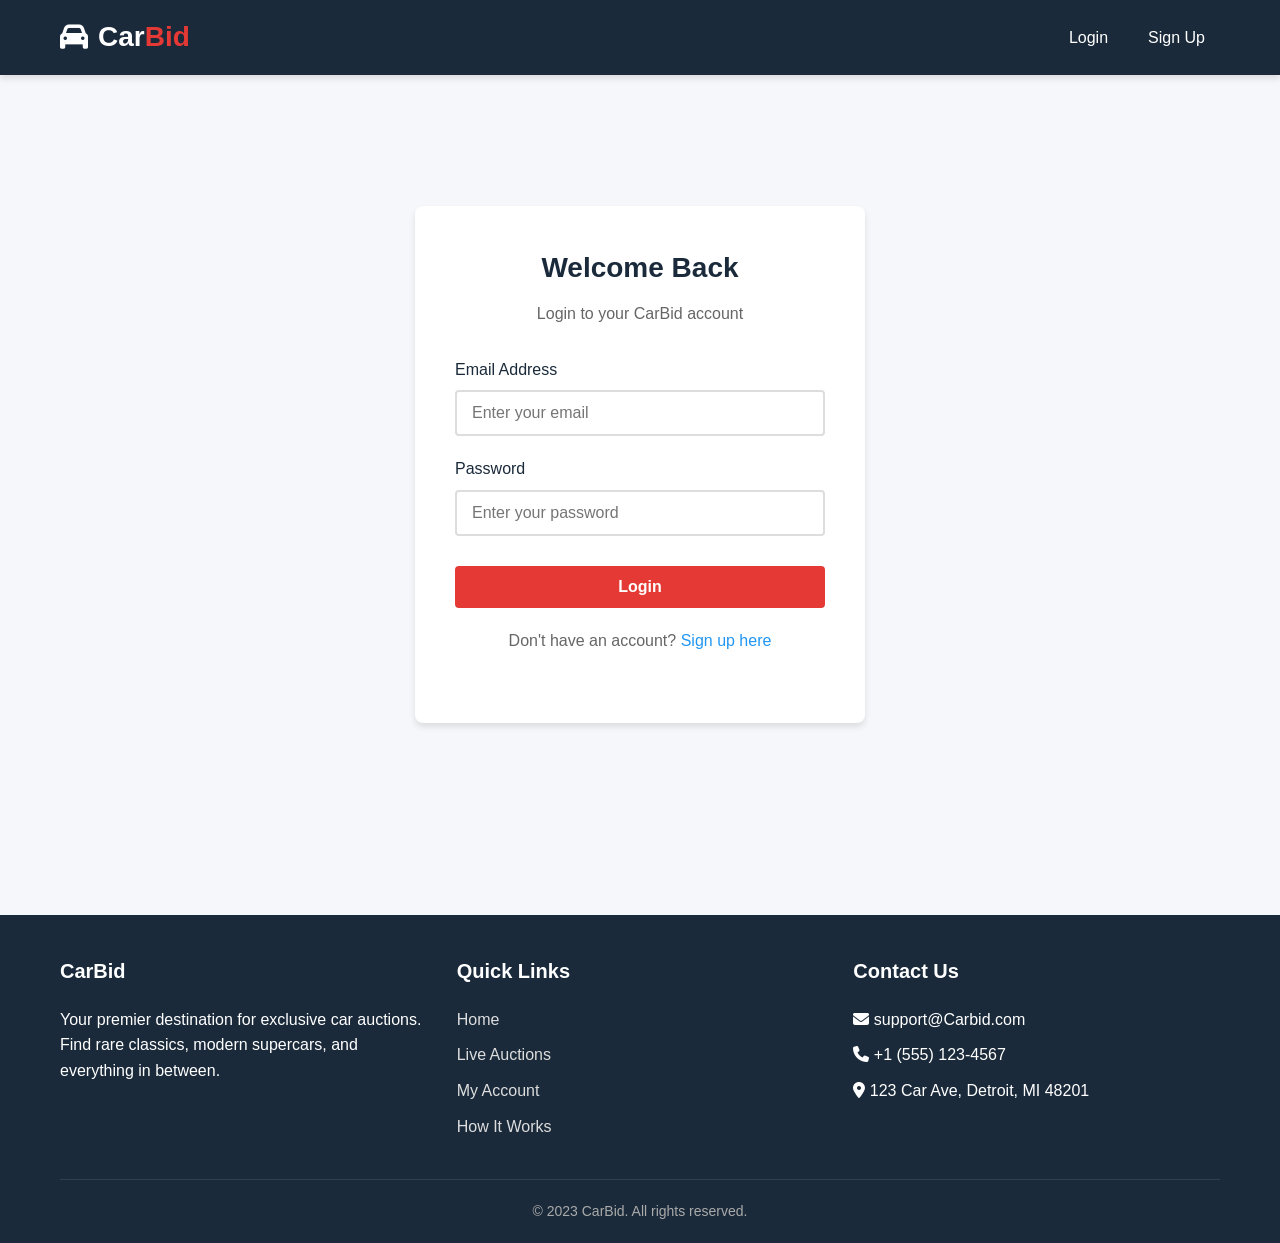
==== auction.html @ 75d28a66 "Add files via upload" ====
<!doctype html>
<html lang="en">
  <head>
    <meta charset="UTF-8" />
    <meta name="viewport" content="width=device-width, initial-scale=1.0" />
    <title>CarBid</title>
    <link
      rel="stylesheet"
      href="https://cdnjs.cloudflare.com/ajax/libs/font-awesome/6.4.0/css/all.min.css"
    />
    <link rel="stylesheet" href="styles.css" />
  </head>
  <body class="logged-out">
    <!-- Header & Navigation -->
    <header>
      <div class="container">
        <nav>
          <div class="logo"><i class="fas fa-car"></i> Car<span>Bid</span></div>

          <div class="hamburger" id="hamburger">
            <i class="fas fa-bars"></i>
          </div>

          <!-- Navigation for logged in users -->
          <ul class="nav-links" id="navLinks">
            <li>
              <a href="#" class="nav-link" data-page="home">Home</a>
            </li>
            <li>
              <a href="#" class="nav-link active" data-page="auction"
                >Live Auction</a
              >
            </li>
            <li>
              <a href="#" class="nav-link" data-page="profile">My Profile</a>
            </li>
            <li>
              <a href="#" class="nav-link" data-page="checkout">Checkout</a>
            </li>
            <li><a href="#" id="logoutBtn">Logout</a></li>
          </ul>

          <!-- Logged in users -->
          <div class="user-info">
            <i class="fas fa-user-circle"></i>
            <span id="username">Alex Morgan</span>
          </div>

          <!-- Logged out users -->
          <div class="auth-links">
            <a href="#" class="login-link" data-page="login">Login</a>
            <a href="#" class="signup-link" data-page="signup">Sign Up</a>
          </div>
        </nav>
      </div>
    </header>

    <!-- Main Content -->
    <main>
      <!-- Login Page -->
      <section class="page" id="login">
        <div class="container">
          <div class="auth-container">
            <div class="auth-box">
              <h2>Welcome Back</h2>
              <p>Login to your CarBid account</p>

              <form class="auth-form" id="loginForm">
                <div class="form-group">
                  <label for="loginEmail">Email Address</label>
                  <input
                    type="email"
                    id="loginEmail"
                    placeholder="Enter your email"
                    required
                  />
                </div>

                <div class="form-group">
                  <label for="loginPassword">Password</label>
                  <input
                    type="password"
                    id="loginPassword"
                    placeholder="Enter your password"
                    required
                  />
                </div>

                <button type="submit" class="btn">Login</button>
              </form>

              <div class="auth-switch">
                <p>
                  Don't have an account?
                  <a href="#" data-page="signup">Sign up here</a>
                </p>
              </div>
            </div>
          </div>
        </div>
      </section>

      <!-- Signup Page -->
      <section class="page" id="signup">
        <div class="container">
          <div class="auth-container">
            <div class="auth-box">
              <h2>Create Account</h2>
              <p>Join CarBid to start bidding on amazing cars</p>

              <form class="auth-form" id="signupForm">
                <div class="form-group">
                  <label for="signupName">Full Name</label>
                  <input
                    type="text"
                    id="signupName"
                    placeholder="Enter your full name"
                    required
                  />
                </div>

                <div class="form-group">
                  <label for="signupEmail">Email Address</label>
                  <input
                    type="email"
                    id="signupEmail"
                    placeholder="Enter your email"
                    required
                  />
                </div>

                <div class="form-group">
                  <label for="signupPassword">Password</label>
                  <input
                    type="password"
                    id="signupPassword"
                    placeholder="Create a password"
                    required
                  />
                </div>

                <div class="form-group">
                  <label for="confirmPassword">Confirm Password</label>
                  <input
                    type="password"
                    id="confirmPassword"
                    placeholder="Confirm your password"
                    required
                  />
                </div>

                <button type="submit" class="btn">Create Account</button>
              </form>

              <div class="auth-switch">
                <p>
                  Already have an account?
                  <a href="#" data-page="login">Login here</a>
                </p>
              </div>
            </div>
          </div>
        </div>
      </section>

      <!-- Home/Landing Page -->
      <section class="page" id="home">
        <div class="container">
          <div class="hero">
            <h1>Discover Rare & Classic Cars</h1>
            <p>
              Join thousands of car enthusiasts in exclusive auctions. From
              vintage classics to modern supercars, find your dream vehicle.
            </p>
            <a href="#" class="btn" data-page="auction">Browse Cars</a>
          </div>

          <div class="featured-cars">
            <h2 class="section-title">Featured Car Auctions</h2>
            <div class="car-grid" id="featuredCars">
              <!-- Car cards -->
            </div>
          </div>
        </div>
      </section>

      <!-- Auction Page -->
      <section class="page active" id="auction">
        <div class="container">
          <h2 class="section-title">
            Live Auction: 1967 Ford Mustang Shelby GT500
          </h2>

          <div class="car-detail">
            <div class="car-images">
              <img
                src="./images/ford3.jpg"
                alt="1967 Ford Mustang Shelby GT500"
                class="main-image"
                id="mainImage"
              />
              <div class="thumbnail-container">
                <img
                  src="./images/ford3.jpg"
                  alt="Car Thumbnail 3"
                  class="thumbnail"
                  data-image="./images/ford3.jpg"
                />
                <img
                  src="./images/ford4.jpg"
                  alt="Car Thumbnail 3"
                  class="thumbnail"
                  data-image="./images/ford4.jpg"
                />
                <img
                  src="./images/ford5.jpg"
                  alt="Car Thumbnail 3"
                  class="thumbnail"
                  data-image="./images/ford5.jpg"
                />
              </div>
            </div>

            <div class="car-sidebar">
              <div class="current-bid">$125,500</div>
              <div class="bid-info">
                <div>
                  <p>Current Bid</p>
                  <p>Starting Bid: <strong>$95,000</strong></p>
                </div>
                <div>
                  <p>Bids: <strong>32</strong></p>
                  <p><i class="fas fa-users"></i> 18 bidders</p>
                </div>
              </div>

              <div class="time-left">
                <i class="fas fa-clock"></i>
                <span>Auction ends in:</span>
              </div>
              <div class="countdown" id="auctionCountdown">
                <!-- Countdown -->
              </div>

              <div class="bid-form">
                <h3>Place Your Bid</h3>
                <div class="bid-input">
                  <input
                    type="number"
                    id="bidAmount"
                    min="125500"
                    value="126000"
                    step="500"
                  />
                  <button id="placeBid">Place Bid</button>
                </div>
                <p>Minimum bid: <strong>$126,000</strong></p>
              </div>

              <div
                class="car-details"
                style="margin-top: 25px; background: none; padding: 0"
              >
                <h3>Car Details</h3>
                <p>
                  This 1967 Ford Mustang Shelby GT500 is a numbers-matching
                  example with only 42,000 original miles. Finished in iconic
                  blue with white racing stripes, it features the original 428ci
                  V8 engine and 4-speed manual transmission. Complete with
                  documentation and recent full restoration.
                </p>
                <p><strong>Year:</strong> 1967</p>
                <p><strong>Mileage:</strong> 42,000 miles</p>
                <p><strong>Engine:</strong> 428ci V8</p>
                <p><strong>Transmission:</strong> 4-speed manual</p>
                <p><strong>Condition:</strong> Restored</p>
                <p><strong>Location:</strong> Los Angeles, CA</p>
              </div>
            </div>
          </div>

          <!-- Bidders List Section -->

          <div class="bid-history">
            <h3>Current Bidders</h3>
            <div id="bidHistoryList">
              <!-- Bid history -->
            </div>
          </div>
        </div>
      </section>

      <!-- Profile Page -->
      <section class="page" id="profile">
        <div class="container">
          <div class="profile-header">
            <img
              src="https://images.unsplash.com/photo-1507003211169-0a1dd7228f2d?ixlib=rb-4.0.3&ixid=M3wxMjA3fDB8MHxwaG90by1wYWdlfHx8fGVufDB8fHx8fA%3D%3D&Car=format&fit=crop&w=500&q=80"
              alt="Profile Picture"
              class="profile-avatar"
            />
            <div class="profile-info">
              <h2>Alex Morgan</h2>
              <p><i class="fas fa-map-marker-alt"></i> New York, USA</p>
              <p>Car enthusiast since 2015</p>
              <div class="profile-stats">
                <div class="stat">
                  <div class="stat-value">18</div>
                  <div class="stat-label">Cars Won</div>
                </div>
                <div class="stat">
                  <div class="stat-value">87</div>
                  <div class="stat-label">Total Bids</div>
                </div>
                <div class="stat">
                  <div class="stat-value">100%</div>
                  <div class="stat-label">Positive Feedback</div>
                </div>
              </div>
            </div>
          </div>

          <div class="profile-content">
            <div class="profile-card">
              <h3>My Active Bids</h3>
              <div id="activeBids">
                <!-- Active bids -->
              </div>
            </div>

            <div class="profile-card">
              <h3>Won Auctions</h3>
              <div id="wonAuctions">
                <!-- Won auctions -->
              </div>
            </div>

            <div class="profile-card">
              <h3>Account Settings</h3>
              <div class="form-group">
                <label for="profileName">Full Name</label>
                <input type="text" id="profileName" value="Alex Morgan" />
              </div>
              <div class="form-group">
                <label for="profileEmail">Email Address</label>
                <input
                  type="email"
                  id="profileEmail"
                  value="alex.morgan@example.com"
                />
              </div>
              <div class="form-group">
                <label for="profileLocation">Location</label>
                <input type="text" id="profileLocation" value="New York, USA" />
              </div>
              <button class="btn" style="width: 100%; margin-top: 10px">
                Update Profile
              </button>
            </div>
          </div>
        </div>
      </section>

      <!-- Checkout Page -->
      <section class="page" id="checkout">
        <div class="container">
          <h2 class="section-title">Checkout</h2>

          <div class="checkout-container">
            <div class="checkout-form">
              <h3>Shipping Information</h3>
              <div class="form-group">
                <label for="fullName">Full Name</label>
                <input type="text" id="fullName" value="Alex Morgan" />
              </div>
              <div class="form-group">
                <label for="address">Address</label>
                <input type="text" id="address" value="123 Main Street" />
              </div>
              <div class="form-row">
                <div class="form-group">
                  <label for="city">City</label>
                  <input type="text" id="city" value="New York" />
                </div>
                <div class="form-group">
                  <label for="state">State</label>
                  <input type="text" id="state" value="NY" />
                </div>
                <div class="form-group">
                  <label for="zipCode">ZIP Code</label>
                  <input type="text" id="zipCode" value="10001" />
                </div>
              </div>

              <h3 style="margin-top: 30px">Payment Method</h3>
              <div class="form-group">
                <label for="cardNumber">Card Number</label>
                <input
                  type="text"
                  id="cardNumber"
                  value="**** **** **** 1234"
                />
              </div>
              <div class="form-row">
                <div class="form-group">
                  <label for="expiryDate">Expiry Date</label>
                  <input type="text" id="expiryDate" value="12/25" />
                </div>
                <div class="form-group">
                  <label for="cvv">CVV</label>
                  <input type="text" id="cvv" value="***" />
                </div>
              </div>

              <button
                class="btn"
                id="completePurchase"
                style="width: 100%; margin-top: 20px; padding: 15px"
              >
                Complete Purchase
              </button>
            </div>

            <div class="checkout-summary">
              <h3>Order Summary</h3>
              <div class="checkout-item">
                <img
                  src="./images/ford4.jpg"
                  alt="1967 Ford Mustang Shelby GT500"
                />
                <div>
                  <h4>1967 Ford Mustang Shelby GT500</h4>
                  <p>Winning Bid: <strong>$125,500</strong></p>
                </div>
              </div>

              <div class="summary-item">
                <span>Item Subtotal</span>
                <span>$125,500.00</span>
              </div>
              <div class="summary-item">
                <span>Shipping</span>
                <span>$2,500.00</span>
              </div>
              <div class="summary-item">
                <span>Tax</span>
                <span>$10,040.00</span>
              </div>
              <div class="summary-item summary-total">
                <span>Total</span>
                <span>$138,040.00</span>
              </div>

              <div style="margin-top: 25px; font-size: 14px; color: #666">
                <p>
                  <i class="fas fa-shield-alt"></i> Your payment is secure and
                  encrypted
                </p>
                <p><i class="fas fa-undo"></i> 7-day inspection period</p>
                <p>
                  <i class="fas fa-shipping-fast"></i> Vehicle delivery: 10-14
                  business days
                </p>
              </div>
            </div>
          </div>
        </div>
      </section>
    </main>

    <!-- Footer -->
    <footer>
      <div class="container">
        <div class="footer-content">
          <div class="footer-section">
            <h3>CarBid</h3>
            <p>
              Your premier destination for exclusive car auctions. Find rare
              classics, modern supercars, and everything in between.
            </p>
          </div>
          <div class="footer-section">
            <h3>Quick Links</h3>
            <ul>
              <li><a href="#" data-page="home">Home</a></li>
              <li><a href="#" data-page="auction">Live Auctions</a></li>
              <li><a href="#" data-page="profile">My Account</a></li>
              <li><a href="#">How It Works</a></li>
            </ul>
          </div>
          <div class="footer-section">
            <h3>Contact Us</h3>
            <ul>
              <li><i class="fas fa-envelope"></i> support@Carbid.com</li>
              <li><i class="fas fa-phone"></i> +1 (555) 123-4567</li>
              <li>
                <i class="fas fa-map-marker-alt"></i> 123 Car Ave, Detroit, MI
                48201
              </li>
            </ul>
          </div>
        </div>

        <div class="copyright">
          <p>&copy; 2023 CarBid. All rights reserved.</p>
        </div>
      </div>
    </footer>

    <!-- Notification -->
    <div class="notification" id="notification">
      <span id="notificationText">Your bid has been placed successfully!</span>
    </div>
    <script type="module">
      window.addEventListener("load", function () {
        if (!isLoggedIn) {
          navigateToPage("login");
        }
      });
    </script>
    <script src="index.js"></script>
  </body>
</html>
---- styles.css ----
* {
    margin: 0;
    padding: 0;
    box-sizing: border-box;
    font-family: 'Segoe UI', Tahoma, Geneva, Verdana, sans-serif;
}

:root {
    --primary: #1a2a3a;
    --secondary: #e53935;
    --accent: #2196f3;
    --light: #f5f7fa;
    --dark: #1a2a3a;
    --success: #4caf50;
    --warning: #ff9800;
    --shadow: 0 4px 6px rgba(0, 0, 0, 0.1);
    --transition: all 0.3s ease;
}

body {
    background-color: #f5f7fa;
    color: #333;
    line-height: 1.6;
}

.container {
    width: 100%;
    max-width: 1200px;
    margin: 0 auto;
    padding: 0 20px;
}

/* Header & Navigation */
header {
    background-color: var(--primary);
    color: white;
    padding: 15px 0;
    position: sticky;
    top: 0;
    z-index: 100;
    box-shadow: var(--shadow);
}

nav {
    display: flex;
    justify-content: space-between;
    align-items: center;
}

.logo {
    font-size: 28px;
    font-weight: 700;
    color: white;
    display: flex;
    align-items: center;
}

.logo span {
    color: var(--secondary);
}

.logo i {
    margin-right: 10px;
}

.nav-links {
    display: flex;
    list-style: none;
}

.nav-links li {
    margin-left: 25px;
}

.nav-links a {
    color: white;
    text-decoration: none;
    font-weight: 500;
    padding: 8px 12px;
    border-radius: 4px;
    transition: var(--transition);
}

.nav-links a:hover, .nav-links a.active {
    background-color: var(--secondary);
}

.user-info {
    display: flex;
    align-items: center;
}

.user-info i {
    margin-right: 8px;
    font-size: 20px;
}
@media (max-width: 768px){
    nav .user-info{
        display: none;
    }
}
.hamburger {
    display: none;
    font-size: 24px;
    cursor: pointer;
}

/* Authentication Links */
.auth-links {
    display: flex;
    gap: 10px;
}

.auth-links a {
    color: white;
    text-decoration: none;
    padding: 8px 15px;
    border-radius: 4px;
    font-weight: 500;
    transition: var(--transition);
}

.auth-links .login-btn {
    background-color: transparent;
    border: 1px solid rgba(255, 255, 255, 0.3);
}

.auth-links .signup-btn {
    background-color: var(--secondary);
}

.auth-links a:hover {
    background-color: var(--secondary);
}

/* Main Content */
main {
    min-height: calc(100vh - 150px);
}

/* Page Sections - Hidden by default */
.page {
    display: none;
    padding: 30px 0;
}

.page.active {
    display: block;
}

/* Login & Signup Pages */
.auth-container {
    display: flex;
    justify-content: center;
    align-items: center;
    min-height: 80vh;
}

.auth-box {
    background-color: white;
    border-radius: 8px;
    padding: 40px;
    width: 100%;
    max-width: 450px;
    box-shadow: var(--shadow);
}

.auth-box h2 {
    font-size: 28px;
    color: var(--primary);
    margin-bottom: 10px;
    text-align: center;
}

.auth-box p {
    color: #666;
    margin-bottom: 30px;
    text-align: center;
}

.auth-form .form-group {
    margin-bottom: 20px;
}

.auth-form label {
    display: block;
    margin-bottom: 8px;
    font-weight: 500;
    color: var(--primary);
}

.auth-form input {
    width: 100%;
    padding: 12px 15px;
    border: 2px solid #ddd;
    border-radius: 4px;
    font-size: 16px;
    transition: var(--transition);
}

.auth-form input:focus {
    border-color: var(--accent);
    outline: none;
}

.auth-form .btn {
    width: 100%;
    margin-top: 10px;
}

.auth-switch {
    text-align: center;
    margin-top: 20px;
    color: #666;
}

.auth-switch a {
    color: var(--accent);
    text-decoration: none;
    font-weight: 500;
}

/* Landing Page */
.hero {
    background: linear-gradient(rgba(6, 22, 18, 0.15), rgba(12, 44, 36, 0.30)), url('./images/hero.jpg');
    background-size: cover;
    background-position: center;
    color: white;
    padding: 80px 0;
    text-align: center;
    border-radius: 8px;
    margin-bottom: 40px;
}

.hero h1 {
    font-size: 48px;
    margin-bottom: 20px;
}

.hero p {
    font-size: 20px;
    max-width: 700px;
    margin: 0 auto 30px;
}

.btn {
    display: inline-block;
    background-color: var(--secondary);
    color: white;
    padding: 12px 30px;
    border: none;
    border-radius: 4px;
    cursor: pointer;
    font-weight: 600;
    text-decoration: none;
    transition: var(--transition);
    font-size: 16px;
}

.btn:hover {
    background-color: #c62828;
    transform: translateY(-3px);
    box-shadow: 0 10px 20px rgba(0, 0, 0, 0.2);
}

.featured-cars {
    margin-top: 50px;
}

.section-title {
    font-size: 32px;
    margin-bottom: 30px;
    color: var(--primary);
    position: relative;
    padding-bottom: 10px;
}

.section-title:after {
    content: '';
    position: absolute;
    bottom: 0;
    left: 0;
    width: 70px;
    height: 4px;
    background-color: var(--secondary);
}

.car-grid {
    display: grid;
    grid-template-columns: repeat(auto-fill, minmax(280px, 1fr));
    gap: 25px;
}

.car-card {
    background-color: white;
    border-radius: 8px;
    overflow: hidden;
    box-shadow: var(--shadow);
    transition: var(--transition);
}

.car-card:hover {
    transform: translateY(-10px);
    box-shadow: 0 15px 30px rgba(0, 0, 0, 0.15);
}

.car-img {
    height: 200px;
    width: 100%;
    object-fit: cover;
}

.car-info {
    padding: 20px;
}

.car-title {
    font-size: 20px;
    margin-bottom: 10px;
    color: var(--primary);
}

.car-details {
    color: #666;
    margin-bottom: 15px;
    font-size: 14px;
    display: flex;
    flex-wrap: wrap;
    gap: 10px;
}

.car-details span {
    background-color: #f0f0f0;
    padding: 3px 8px;
    border-radius: 4px;
    font-size: 12px;
}

.car-price {
    font-size: 22px;
    font-weight: 700;
    color: var(--secondary);
    margin-bottom: 15px;
}

.time-left {
    display: flex;
    align-items: center;
    color: var(--primary);
    font-weight: 500;
    margin-bottom: 15px;
}

.time-left i {
    margin-right: 8px;
    color: var(--secondary);
}

/* Auction Page */
.car-detail {
    display: flex;
    flex-wrap: wrap;
    gap: 30px;
    margin-bottom: 40px;
}

.car-images {
    flex: 1;
    min-width: 300px;
}

.main-image {
    width: 100%;
    height: 400px;
    object-fit: cover;
    border-radius: 8px;
    margin-bottom: 15px;
}

.thumbnail-container {
    display: flex;
    gap: 10px;
}

.thumbnail {
    width: 80px;
    height: 80px;
    object-fit: cover;
    border-radius: 4px;
    cursor: pointer;
    opacity: 0.7;
    transition: var(--transition);
}

.thumbnail.active, .thumbnail:hover {
    opacity: 1;
    border: 2px solid var(--secondary);
}

.car-sidebar {
    flex: 1;
    min-width: 300px;
    background-color: white;
    padding: 25px;
    border-radius: 8px;
    box-shadow: var(--shadow);
}

.current-bid {
    font-size: 36px;
    color: var(--secondary);
    font-weight: 700;
    margin-bottom: 10px;
}

.bid-info {
    display: flex;
    justify-content: space-between;
    margin-bottom: 20px;
    padding-bottom: 15px;
    border-bottom: 1px solid #eee;
}

.bid-form {
    margin-top: 25px;
}

.bid-input {
    display: flex;
    margin-bottom: 20px;
}

.bid-input input {
    flex: 1;
    padding: 12px 15px;
    border: 2px solid #ddd;
    border-radius: 4px 0 0 4px;
    font-size: 16px;
}

.bid-input button {
    background-color: var(--accent);
    color: white;
    border: none;
    padding: 0 20px;
    border-radius: 0 4px 4px 0;
    cursor: pointer;
    font-weight: 600;
    transition: var(--transition);
}

.bid-input button:hover {
    background-color: #1976d2;
}

/* Bidders List Section */
.bidders-section {
    background-color: white;
    border-radius: 8px;
    padding: 25px;
    margin-top: 30px;
    box-shadow: var(--shadow);
}

.bidders-list {
    display: grid;
    grid-template-columns: repeat(auto-fill, minmax(200px, 1fr));
    gap: 15px;
    margin-top: 20px;
}

.bidder-card {
    display: flex;
    align-items: center;
    padding: 15px;
    background-color: #f9f9f9;
    border-radius: 8px;
    transition: var(--transition);
}

.bidder-card:hover {
    background-color: #f0f0f0;
}

.bidder-avatar {
    width: 50px;
    height: 50px;
    border-radius: 50%;
    object-fit: cover;
    margin-right: 15px;
}

.bidder-info h4 {
    font-size: 16px;
    margin-bottom: 5px;
    color: var(--primary);
}

.bidder-info p {
    font-size: 14px;
    color: #666;
}

.bidder-bid {
    margin-left: auto;
    font-weight: 700;
    color: var(--secondary);
}

.bid-history {
    background-color: white;
    border-radius: 8px;
    padding: 25px;
    box-shadow: var(--shadow);
    margin-top: 30px;
}

.bid-history h3 {
    margin-bottom: 20px;
    color: var(--primary);
}

.bid-item {
    display: flex;
    justify-content: space-between;
    padding: 12px 0;
    border-bottom: 1px solid #eee;
}

.bid-item:last-child {
    border-bottom: none;
}

/* Profile Page */
.profile-header {
    background-color: white;
    border-radius: 8px;
    padding: 30px;
    margin-bottom: 30px;
    box-shadow: var(--shadow);
    display: flex;
    align-items: center;
    flex-wrap: wrap;
    gap: 25px;
}

.profile-avatar {
    width: 120px;
    height: 120px;
    border-radius: 50%;
    object-fit: cover;
    border: 5px solid var(--light);
}

.profile-info h2 {
    font-size: 28px;
    color: var(--primary);
    margin-bottom: 5px;
}

.profile-info p {
    color: #666;
    margin-bottom: 10px;
}

.profile-stats {
    display: flex;
    gap: 30px;
    margin-top: 15px;
}

.stat {
    text-align: center;
}

.stat-value {
    font-size: 24px;
    font-weight: 700;
    color: var(--secondary);
}

.stat-label {
    font-size: 14px;
    color: #666;
}

.profile-content {
    display: grid;
    grid-template-columns: repeat(auto-fill, minmax(300px, 1fr));
    gap: 25px;
}

.profile-card {
    background-color: white;
    border-radius: 8px;
    padding: 25px;
    box-shadow: var(--shadow);
}

.profile-card h3 {
    color: var(--primary);
    margin-bottom: 20px;
    padding-bottom: 10px;
    border-bottom: 1px solid #eee;
}

/* Checkout Page */
.checkout-container {
    display: flex;
    flex-wrap: wrap;
    gap: 30px;
}

.checkout-form {
    flex: 2;
    min-width: 300px;
    background-color: white;
    border-radius: 8px;
    padding: 30px;
    box-shadow: var(--shadow);
}

.checkout-summary {
    flex: 1;
    min-width: 250px;
    background-color: white;
    border-radius: 8px;
    padding: 30px;
    box-shadow: var(--shadow);
    align-self: flex-start;
}

.form-group {
    margin-bottom: 20px;
}

.form-group label {
    display: block;
    margin-bottom: 8px;
    font-weight: 500;
    color: var(--primary);
}

.form-group input, .form-group select {
    width: 100%;
    padding: 12px 15px;
    border: 2px solid #ddd;
    border-radius: 4px;
    font-size: 16px;
    transition: var(--transition);
}

.form-group input:focus, .form-group select:focus {
    border-color: var(--accent);
    outline: none;
}

.form-row {
    display: flex;
    gap: 15px;
}

.form-row .form-group {
    flex: 1;
}

.summary-item {
    display: flex;
    justify-content: space-between;
    padding: 12px 0;
    border-bottom: 1px solid #eee;
}

.summary-total {
    font-size: 22px;
    font-weight: 700;
    color: var(--primary);
    margin-top: 15px;
    padding-top: 15px;
    border-top: 2px solid #eee;
}

.checkout-item {
    display: flex;
    align-items: center;
    margin-bottom: 20px;
    padding-bottom: 20px;
    border-bottom: 1px solid #eee;
}

.checkout-item img {
    width: 80px;
    height: 80px;
    object-fit: cover;
    border-radius: 4px;
    margin-right: 15px;
}

/* Footer */
footer {
    background-color: var(--primary);
    color: white;
    padding: 40px 0 20px;
    margin-top: 60px;
}

.footer-content {
    display: flex;
    flex-wrap: wrap;
    justify-content: space-between;
    gap: 30px;
    margin-bottom: 30px;
}

.footer-section {
    flex: 1;
    min-width: 200px;
}

.footer-section h3 {
    font-size: 20px;
    margin-bottom: 20px;
    color: white;
}

.footer-section ul {
    list-style: none;
}

.footer-section ul li {
    margin-bottom: 10px;
}

.footer-section ul li a {
    color: #ddd;
    text-decoration: none;
    transition: var(--transition);
}

.footer-section ul li a:hover {
    color: var(--secondary);
    padding-left: 5px;
}

.copyright {
    text-align: center;
    padding-top: 20px;
    border-top: 1px solid rgba(255, 255, 255, 0.1);
    color: #aaa;
    font-size: 14px;
}

/* Responsive Design */
@media (max-width: 992px) {
    .hero h1 {
        font-size: 36px;
    }
    
    .hero p {
        font-size: 18px;
    }
}

@media (max-width: 768px) {
    .hamburger {
        display: block;
    }
    
    .nav-links {
        position: fixed;
        top: 70px;
        left: -100%;
        flex-direction: column;
        background-color: var(--primary);
        width: 100%;
        text-align: center;
        padding: 20px 0;
        transition: var(--transition);
        box-shadow: 0 10px 15px rgba(0, 0, 0, 0.1);
    }
    
    .nav-links.active {
        left: 0;
    }
    
    .nav-links li {
        margin: 15px 0;
    }
    
    .auth-links {
        display: none;
    }
    
    .hero {
        padding: 50px 0;
    }
    
    .hero h1 {
        font-size: 32px;
    }
    
    .hero p {
        font-size: 16px;
    }
    
    .section-title {
        font-size: 28px;
    }
    
    .car-detail {
        flex-direction: column;
    }
}

@media (max-width: 576px) {
    .container {
        padding: 0 15px;
    }
    
    .hero {
        padding: 40px 0;
    }
    
    .btn {
        padding: 10px 20px;
        font-size: 15px;
    }
    
    .car-price {
        font-size: 20px;
    }
    
    .current-bid {
        font-size: 30px;
    }
    
    .profile-header {
        flex-direction: column;
        text-align: center;
    }
    
    .profile-stats {
        justify-content: center;
    }
    
    .form-row {
        flex-direction: column;
        gap: 0;
    }
    
    .auth-box {
        padding: 30px 20px;
    }
}

/* Notifications */
.notification {
    position: fixed;
    bottom: 20px;
    right: 20px;
    background-color: var(--success);
    color: white;
    padding: 15px 25px;
    border-radius: 4px;
    box-shadow: 0 5px 15px rgba(0, 0, 0, 0.2);
    z-index: 1000;
    transform: translateY(100px);
    opacity: 0;
    transition: var(--transition);
}

.notification.show {
    transform: translateY(0);
    opacity: 1;
}

/* Countdown timer */
.countdown {
    display: flex;
    justify-content: center;
    gap: 10px;
    margin-top: 10px;
}

.countdown-item {
    text-align: center;
    background-color: var(--primary);
    color: white;
    padding: 8px;
    border-radius: 4px;
    min-width: 50px;
}

.countdown-value {
    font-size: 20px;
    font-weight: 700;
}

.countdown-label {
    font-size: 10px;
    text-transform: uppercase;
}

/* Authentication state */
.logged-in .login-link,
.logged-in .signup-link {
    display: none;
}

.logged-out .user-info,
.logged-out .nav-links {
    display: none;
}

/* Hidden elements */
.hidden {
    display: none !important;
}
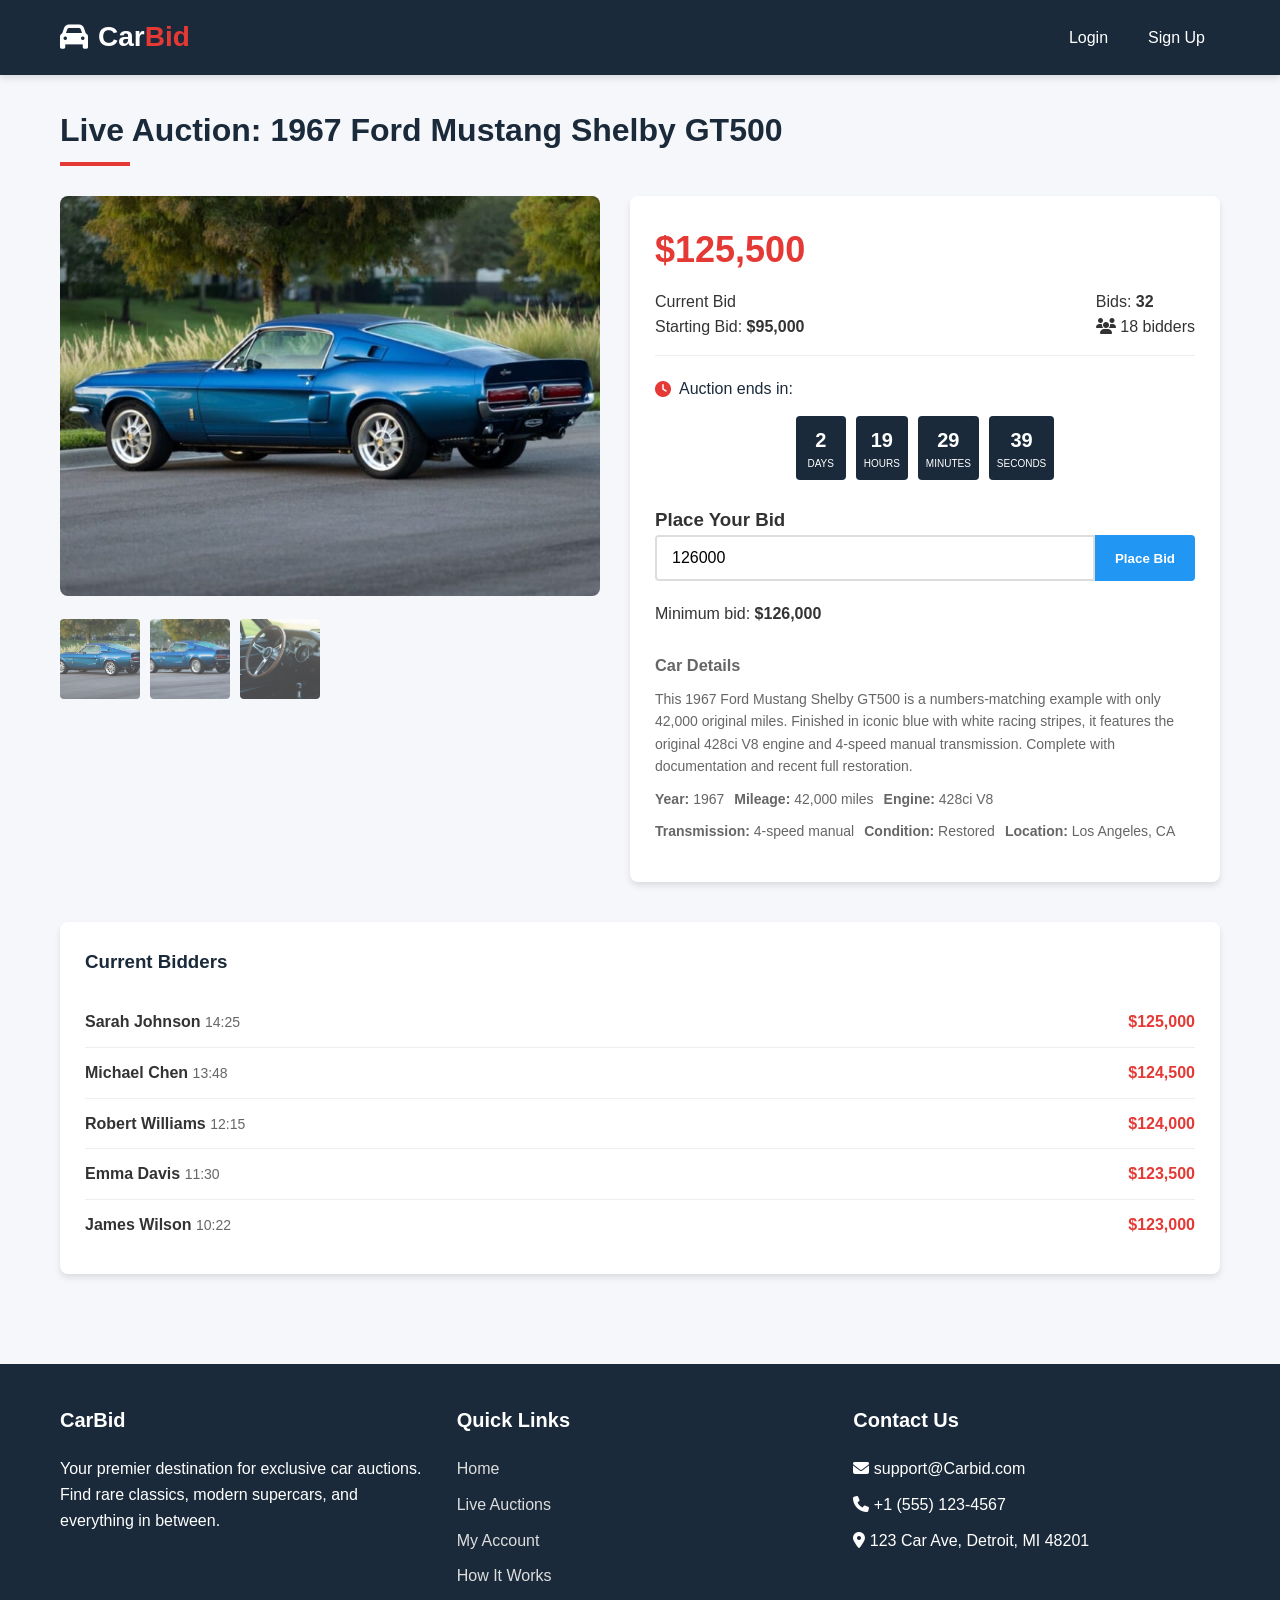
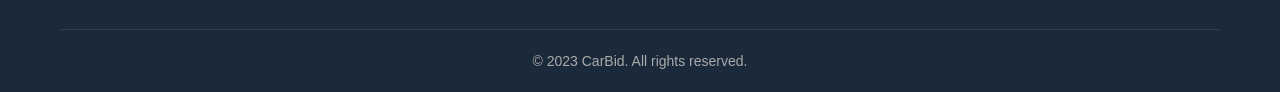
==== commit b3973d4e: "Add files via upload" ====
--- a/auction.html
+++ b/auction.html
@@ -57,133 +57,6 @@
 
     <!-- Main Content -->
     <main>
-      <!-- Login Page -->
-      <section class="page" id="login">
-        <div class="container">
-          <div class="auth-container">
-            <div class="auth-box">
-              <h2>Welcome Back</h2>
-              <p>Login to your CarBid account</p>
-
-              <form class="auth-form" id="loginForm">
-                <div class="form-group">
-                  <label for="loginEmail">Email Address</label>
-                  <input
-                    type="email"
-                    id="loginEmail"
-                    placeholder="Enter your email"
-                    required
-                  />
-                </div>
-
-                <div class="form-group">
-                  <label for="loginPassword">Password</label>
-                  <input
-                    type="password"
-                    id="loginPassword"
-                    placeholder="Enter your password"
-                    required
-                  />
-                </div>
-
-                <button type="submit" class="btn">Login</button>
-              </form>
-
-              <div class="auth-switch">
-                <p>
-                  Don't have an account?
-                  <a href="#" data-page="signup">Sign up here</a>
-                </p>
-              </div>
-            </div>
-          </div>
-        </div>
-      </section>
-
-      <!-- Signup Page -->
-      <section class="page" id="signup">
-        <div class="container">
-          <div class="auth-container">
-            <div class="auth-box">
-              <h2>Create Account</h2>
-              <p>Join CarBid to start bidding on amazing cars</p>
-
-              <form class="auth-form" id="signupForm">
-                <div class="form-group">
-                  <label for="signupName">Full Name</label>
-                  <input
-                    type="text"
-                    id="signupName"
-                    placeholder="Enter your full name"
-                    required
-                  />
-                </div>
-
-                <div class="form-group">
-                  <label for="signupEmail">Email Address</label>
-                  <input
-                    type="email"
-                    id="signupEmail"
-                    placeholder="Enter your email"
-                    required
-                  />
-                </div>
-
-                <div class="form-group">
-                  <label for="signupPassword">Password</label>
-                  <input
-                    type="password"
-                    id="signupPassword"
-                    placeholder="Create a password"
-                    required
-                  />
-                </div>
-
-                <div class="form-group">
-                  <label for="confirmPassword">Confirm Password</label>
-                  <input
-                    type="password"
-                    id="confirmPassword"
-                    placeholder="Confirm your password"
-                    required
-                  />
-                </div>
-
-                <button type="submit" class="btn">Create Account</button>
-              </form>
-
-              <div class="auth-switch">
-                <p>
-                  Already have an account?
-                  <a href="#" data-page="login">Login here</a>
-                </p>
-              </div>
-            </div>
-          </div>
-        </div>
-      </section>
-
-      <!-- Home/Landing Page -->
-      <section class="page" id="home">
-        <div class="container">
-          <div class="hero">
-            <h1>Discover Rare & Classic Cars</h1>
-            <p>
-              Join thousands of car enthusiasts in exclusive auctions. From
-              vintage classics to modern supercars, find your dream vehicle.
-            </p>
-            <a href="#" class="btn" data-page="auction">Browse Cars</a>
-          </div>
-
-          <div class="featured-cars">
-            <h2 class="section-title">Featured Car Auctions</h2>
-            <div class="car-grid" id="featuredCars">
-              <!-- Car cards -->
-            </div>
-          </div>
-        </div>
-      </section>
-
       <!-- Auction Page -->
       <section class="page active" id="auction">
         <div class="container">
@@ -289,183 +162,6 @@
           </div>
         </div>
       </section>
-
-      <!-- Profile Page -->
-      <section class="page" id="profile">
-        <div class="container">
-          <div class="profile-header">
-            <img
-              src="https://images.unsplash.com/photo-1507003211169-0a1dd7228f2d?ixlib=rb-4.0.3&ixid=M3wxMjA3fDB8MHxwaG90by1wYWdlfHx8fGVufDB8fHx8fA%3D%3D&Car=format&fit=crop&w=500&q=80"
-              alt="Profile Picture"
-              class="profile-avatar"
-            />
-            <div class="profile-info">
-              <h2>Alex Morgan</h2>
-              <p><i class="fas fa-map-marker-alt"></i> New York, USA</p>
-              <p>Car enthusiast since 2015</p>
-              <div class="profile-stats">
-                <div class="stat">
-                  <div class="stat-value">18</div>
-                  <div class="stat-label">Cars Won</div>
-                </div>
-                <div class="stat">
-                  <div class="stat-value">87</div>
-                  <div class="stat-label">Total Bids</div>
-                </div>
-                <div class="stat">
-                  <div class="stat-value">100%</div>
-                  <div class="stat-label">Positive Feedback</div>
-                </div>
-              </div>
-            </div>
-          </div>
-
-          <div class="profile-content">
-            <div class="profile-card">
-              <h3>My Active Bids</h3>
-              <div id="activeBids">
-                <!-- Active bids -->
-              </div>
-            </div>
-
-            <div class="profile-card">
-              <h3>Won Auctions</h3>
-              <div id="wonAuctions">
-                <!-- Won auctions -->
-              </div>
-            </div>
-
-            <div class="profile-card">
-              <h3>Account Settings</h3>
-              <div class="form-group">
-                <label for="profileName">Full Name</label>
-                <input type="text" id="profileName" value="Alex Morgan" />
-              </div>
-              <div class="form-group">
-                <label for="profileEmail">Email Address</label>
-                <input
-                  type="email"
-                  id="profileEmail"
-                  value="alex.morgan@example.com"
-                />
-              </div>
-              <div class="form-group">
-                <label for="profileLocation">Location</label>
-                <input type="text" id="profileLocation" value="New York, USA" />
-              </div>
-              <button class="btn" style="width: 100%; margin-top: 10px">
-                Update Profile
-              </button>
-            </div>
-          </div>
-        </div>
-      </section>
-
-      <!-- Checkout Page -->
-      <section class="page" id="checkout">
-        <div class="container">
-          <h2 class="section-title">Checkout</h2>
-
-          <div class="checkout-container">
-            <div class="checkout-form">
-              <h3>Shipping Information</h3>
-              <div class="form-group">
-                <label for="fullName">Full Name</label>
-                <input type="text" id="fullName" value="Alex Morgan" />
-              </div>
-              <div class="form-group">
-                <label for="address">Address</label>
-                <input type="text" id="address" value="123 Main Street" />
-              </div>
-              <div class="form-row">
-                <div class="form-group">
-                  <label for="city">City</label>
-                  <input type="text" id="city" value="New York" />
-                </div>
-                <div class="form-group">
-                  <label for="state">State</label>
-                  <input type="text" id="state" value="NY" />
-                </div>
-                <div class="form-group">
-                  <label for="zipCode">ZIP Code</label>
-                  <input type="text" id="zipCode" value="10001" />
-                </div>
-              </div>
-
-              <h3 style="margin-top: 30px">Payment Method</h3>
-              <div class="form-group">
-                <label for="cardNumber">Card Number</label>
-                <input
-                  type="text"
-                  id="cardNumber"
-                  value="**** **** **** 1234"
-                />
-              </div>
-              <div class="form-row">
-                <div class="form-group">
-                  <label for="expiryDate">Expiry Date</label>
-                  <input type="text" id="expiryDate" value="12/25" />
-                </div>
-                <div class="form-group">
-                  <label for="cvv">CVV</label>
-                  <input type="text" id="cvv" value="***" />
-                </div>
-              </div>
-
-              <button
-                class="btn"
-                id="completePurchase"
-                style="width: 100%; margin-top: 20px; padding: 15px"
-              >
-                Complete Purchase
-              </button>
-            </div>
-
-            <div class="checkout-summary">
-              <h3>Order Summary</h3>
-              <div class="checkout-item">
-                <img
-                  src="./images/ford4.jpg"
-                  alt="1967 Ford Mustang Shelby GT500"
-                />
-                <div>
-                  <h4>1967 Ford Mustang Shelby GT500</h4>
-                  <p>Winning Bid: <strong>$125,500</strong></p>
-                </div>
-              </div>
-
-              <div class="summary-item">
-                <span>Item Subtotal</span>
-                <span>$125,500.00</span>
-              </div>
-              <div class="summary-item">
-                <span>Shipping</span>
-                <span>$2,500.00</span>
-              </div>
-              <div class="summary-item">
-                <span>Tax</span>
-                <span>$10,040.00</span>
-              </div>
-              <div class="summary-item summary-total">
-                <span>Total</span>
-                <span>$138,040.00</span>
-              </div>
-
-              <div style="margin-top: 25px; font-size: 14px; color: #666">
-                <p>
-                  <i class="fas fa-shield-alt"></i> Your payment is secure and
-                  encrypted
-                </p>
-                <p><i class="fas fa-undo"></i> 7-day inspection period</p>
-                <p>
-                  <i class="fas fa-shipping-fast"></i> Vehicle delivery: 10-14
-                  business days
-                </p>
-              </div>
-            </div>
-          </div>
-        </div>
-      </section>
     </main>
 
     <!-- Footer -->
@@ -512,12 +208,15 @@
       <span id="notificationText">Your bid has been placed successfully!</span>
     </div>
     <script type="module">
+      import { initializeShared } from "./js/shared.js";
+      import { initializeAuthentication } from "./js/authentication.js";
+      import { initializeAuctionPage } from "./js/auction.js";
+
       window.addEventListener("load", function () {
-        if (!isLoggedIn) {
-          navigateToPage("login");
-        }
+        initializeShared();
+        initializeAuthentication();
+        initializeAuctionPage();
       });
     </script>
-    <script src="index.js"></script>
   </body>
 </html>
